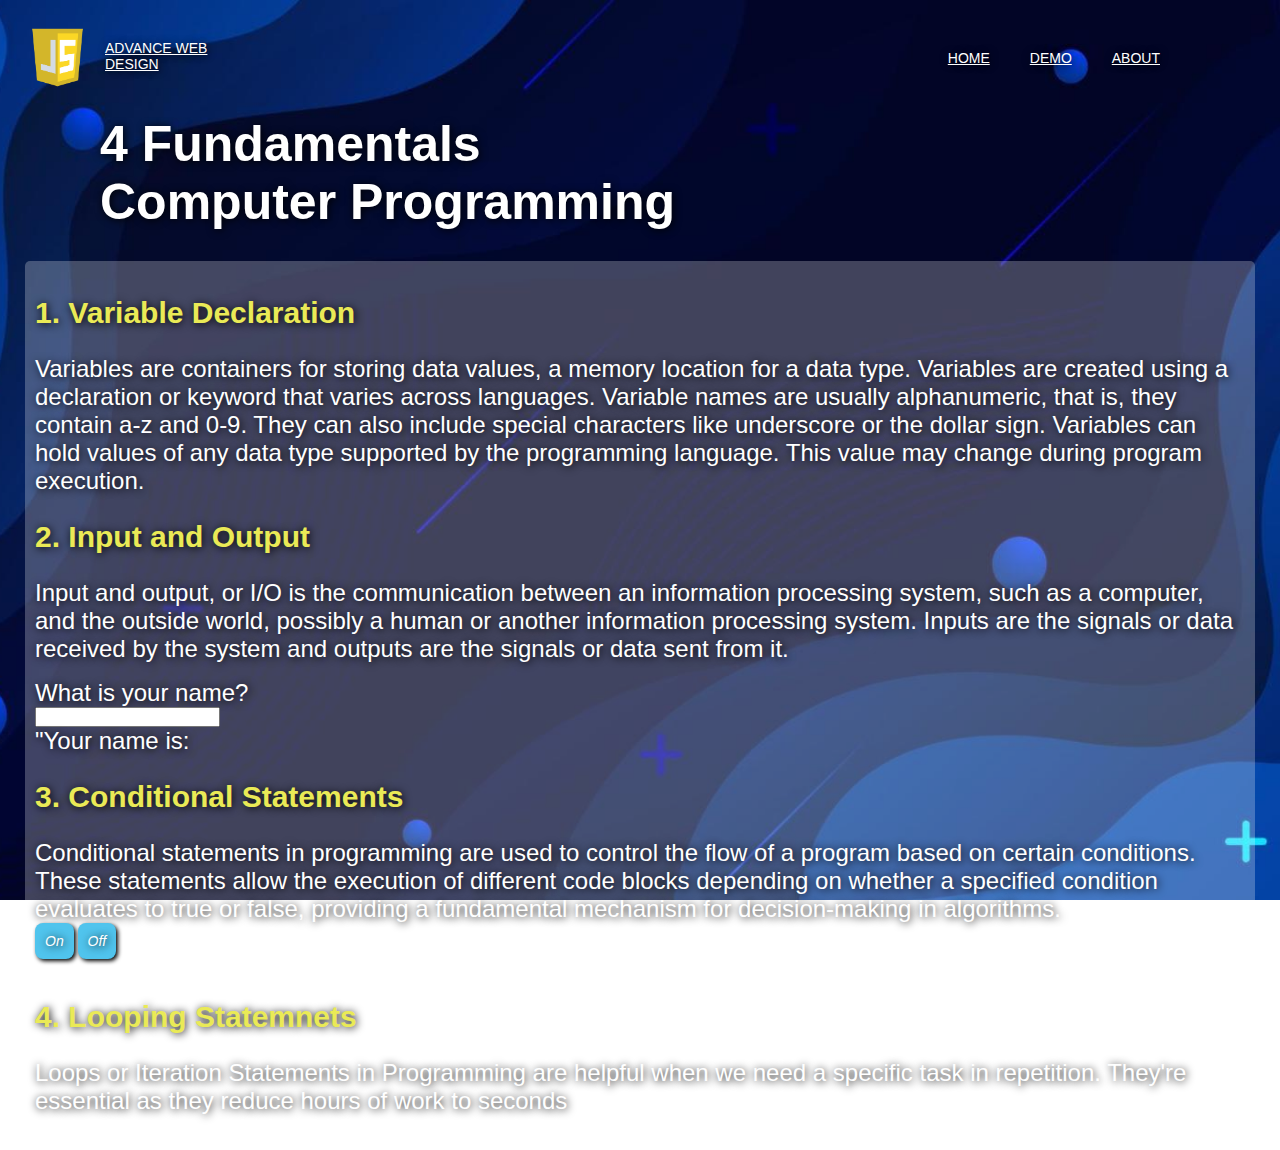
==== pages/page1/index.html @ 233dc285 "4:46 pm" ====
<!DOCTYPE html>
<html lang="en">
<head>
    <meta charset="UTF-8">
    <meta name="viewport" content="width=device-width, initial-scale=1.0">
    <title>4 Fundamentals of Computer Programming</title>
    <link rel="stylesheet" href="/pages/page1/assets/css/style.css">
</head>
<body>
    <nav>
        <div class="logo">
            <img id="logo" src="/assets/img/javascript-logo.png" alt="Javascript Logo">
            <a id="logo-link" href="index.html">ADVANCE WEB DESIGN</a>
        </div>
        <ul>
            <li><a href="/index.html">HOME</a></li>
            <li><a href="/pages/page1/index.html">DEMO</a></li>
            <li><a href="">ABOUT</a></li>
        </ul>
    </nav>

    <header>
        <h1>4 Fundamentals <br> Computer Programming</h1>

    </header>
    <section class="main">
    <h2>1. Variable Declaration</h2>
    <p>Variables are containers for storing data values, a memory location for a data type. Variables are created using a declaration or keyword that varies across languages.

    Variable names are usually alphanumeric, that is, they contain a-z and 0-9. They can also include special characters like underscore or the dollar sign.
        
    Variables can hold values of any data type supported by the programming language. This value may change during program execution.</p>

    <h2>2. Input and Output</h2>
    <p>Input and output, or I/O is the communication between an information processing system, such as a computer, and the outside world, possibly a human or another information processing system. Inputs are the signals or data received by the system and outputs are the signals or data sent from it.</p>
    <br>
    <p>What is your name?</p>
    <input id="name" type="text">

    <p>"Your name is: </p>
    <p id="name"></p>

    <h2>3. Conditional Statements</h2>
    <p>Conditional statements in programming are used to control the flow of a program based on certain conditions. These statements allow the execution of different code blocks depending on whether a specified condition evaluates to true or false, providing a fundamental mechanism for decision-making in algorithms. </p>

    <button type="button" id="on-switch"> On</button>
    <button type="button" onclick="OffSwitch" id="off-switch">Off</button>

    <br>
    <img class="off" src="off.jpg" alt="">


    <h2>4. Looping Statemnets</h2>
    <p>Loops or Iteration Statements in Programming are helpful when we need a specific task in repetition. They're essential as they reduce hours of work to seconds</p>
    </section> 

    <script src="/pages/page1/assets/js/scripts.js"></script>
</body>
</html>
---- pages/page1/assets/css/style.css ----
* {
    margin: 0;
    padding: 0;
    box-sizing: border-box;
    font-family: 'Franklin Gothic Medium', 'Arial Narrow', Arial, sans-serif;
    text-shadow: 1px 1px 8px #000000;
    font-size: 14px;
    color: white;
}

body {
    background-image: url(/assets/img/background-image.jpg);
    background-repeat: no-repeat;
    background-attachment: fixed;
    background-size: cover;
    background-position: center;
    justify-content: space-around;
}

nav {
    display: flex;
}

.logo {
    display: flex;
    margin: 20px;
}

#logo {
    width: 75px;
}

#logo-link {
    padding-top: 20px;
    padding-left: 10px;

}

ul {
    width: 100%;
    list-style: none;
    top: 0;
    left: 0;
    display: flex;
    align-items: center;
    justify-content: right;
    padding: 25px 100px;
}

li {
    margin: 20px;
}

header {
    margin-right: 100px;
    margin-left: 100px;
}

.main {
    margin: 25px;
    background-color: rgba(255, 255, 255, .25);
    padding: 10px;


    border-radius: 5px;
}

p {
    font-family: 'Lucida Sans', 'Lucida Sans Regular', 'Lucida Grande', 'Lucida Sans Unicode', Geneva, Verdana, sans-serif;
    font-size: 24px;
}

h1 {
    font-size: 50px;
    margin-bottom: 30px;
}


h2 {
    color: rgb(234, 234, 86);
    font-size: 30px;
    margin:25px;
    margin-left: 0;
}
button {
    padding: 10px;
    font-style: italic;
    background-color: #50C4ED;
    color: white;
    border-radius:  8px;
    border-style: none;
    box-shadow: 2px 2px 4px black;
}
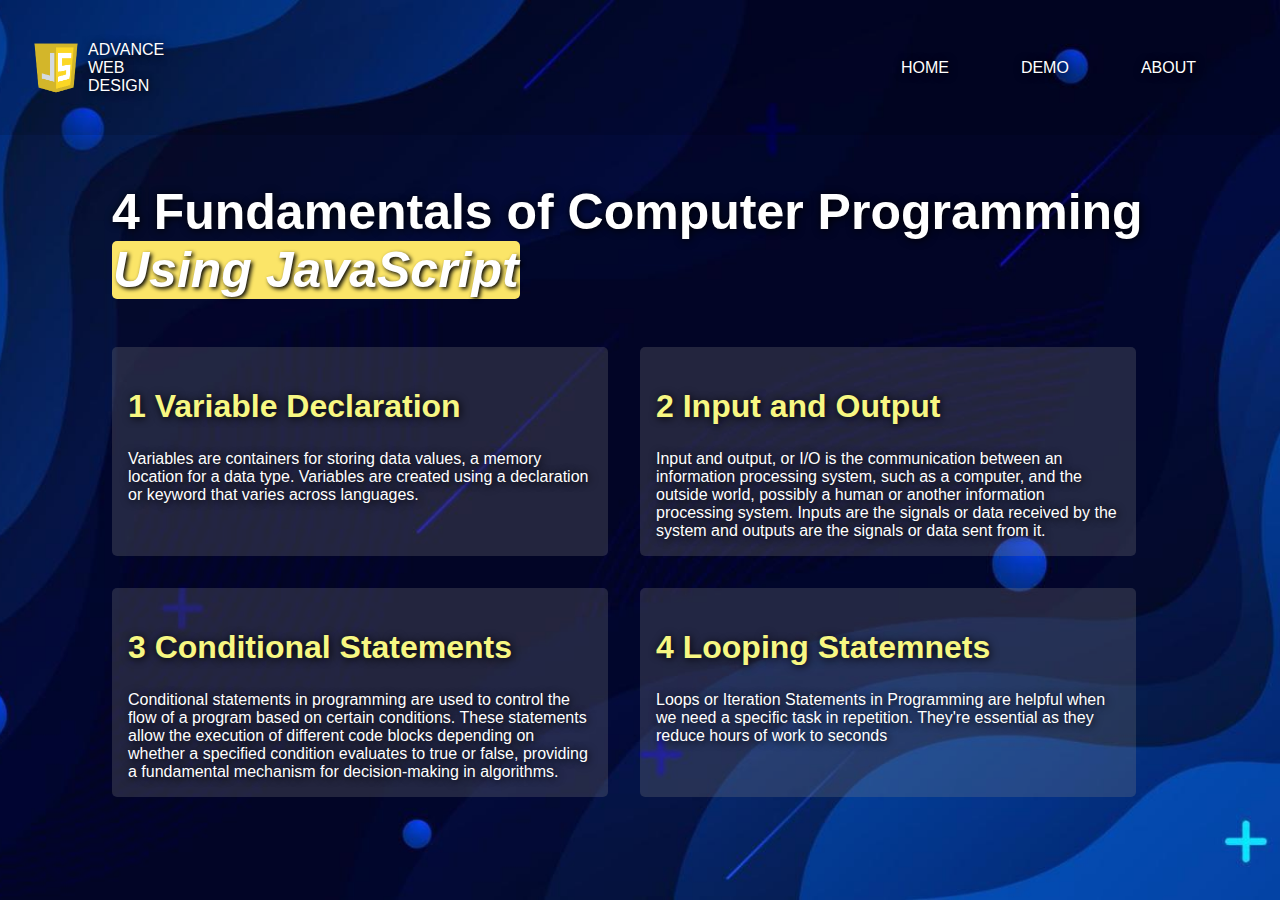
==== commit 10348b01: "6:54" ====
--- a/pages/page1/index.html
+++ b/pages/page1/index.html
@@ -3,14 +3,21 @@
 <head>
     <meta charset="UTF-8">
     <meta name="viewport" content="width=device-width, initial-scale=1.0">
-    <title>4 Fundamentals of Computer Programming</title>
+
+    <title>4 Fundamentals of Computer Programming Using JavaScript Demo</title>
+
+    <link rel="sicon" type="image/x-icon" href="assets/img/javascript-logo.ico">
     <link rel="stylesheet" href="/pages/page1/assets/css/style.css">
 </head>
 <body>
     <nav>
-        <div class="logo">
-            <img id="logo" src="/assets/img/javascript-logo.png" alt="Javascript Logo">
-            <a id="logo-link" href="index.html">ADVANCE WEB DESIGN</a>
+        <div>
+            <a href="/index.html">
+                <div class="logo-title">
+                    <img id="logo" src="/assets/img/javascript-logo.png" alt="Javascript Logo">
+                    <p>ADVANCE WEB DESIGN</p>
+                </div>
+            </a>
         </div>
         <ul>
             <li><a href="/index.html">HOME</a></li>
@@ -20,38 +27,33 @@
     </nav>
 
     <header>
-        <h1>4 Fundamentals <br> Computer Programming</h1>
+        <h1>4 Fundamentals of Computer Programming <br><span>Using JavaScript</span></h1>
+    </header>
 
-    </header>
     <section class="main">
-    <h2>1. Variable Declaration</h2>
-    <p>Variables are containers for storing data values, a memory location for a data type. Variables are created using a declaration or keyword that varies across languages.
+        <div class="one-and-two">
+        <div class="container">
+            <h2>1 Variable Declaration</h2>
+            <p>Variables are containers for storing data values, a memory location for a data type. Variables are created using a declaration or keyword that varies across languages.
+        </div>
+        <div class="container">
+            <h2>2 Input and Output</h2>
+            <p>Input and output, or I/O is the communication between an information processing system, such as a computer, and the outside world, possibly a human or another information processing system. Inputs are the signals or data received by the system and outputs are the signals or data sent from it.</p>
 
-    Variable names are usually alphanumeric, that is, they contain a-z and 0-9. They can also include special characters like underscore or the dollar sign.
-        
-    Variables can hold values of any data type supported by the programming language. This value may change during program execution.</p>
+        </div>
+        </div>
 
-    <h2>2. Input and Output</h2>
-    <p>Input and output, or I/O is the communication between an information processing system, such as a computer, and the outside world, possibly a human or another information processing system. Inputs are the signals or data received by the system and outputs are the signals or data sent from it.</p>
-    <br>
-    <p>What is your name?</p>
-    <input id="name" type="text">
+        <div class="three-and-four">
+        <div class="container">
+            <h2>3 Conditional Statements</h2>
+            <p>Conditional statements in programming are used to control the flow of a program based on certain conditions. These statements allow the execution of different code blocks depending on whether a specified condition evaluates to true or false, providing a fundamental mechanism for decision-making in algorithms. </p>
+        </div>
 
-    <p>"Your name is: </p>
-    <p id="name"></p>
-
-    <h2>3. Conditional Statements</h2>
-    <p>Conditional statements in programming are used to control the flow of a program based on certain conditions. These statements allow the execution of different code blocks depending on whether a specified condition evaluates to true or false, providing a fundamental mechanism for decision-making in algorithms. </p>
-
-    <button type="button" id="on-switch"> On</button>
-    <button type="button" onclick="OffSwitch" id="off-switch">Off</button>
-
-    <br>
-    <img class="off" src="off.jpg" alt="">
-
-
-    <h2>4. Looping Statemnets</h2>
-    <p>Loops or Iteration Statements in Programming are helpful when we need a specific task in repetition. They're essential as they reduce hours of work to seconds</p>
+        <div class="container">
+            <h2>4 Looping Statemnets</h2>
+            <p>Loops or Iteration Statements in Programming are helpful when we need a specific task in repetition. They're essential as they reduce hours of work to seconds</p>
+        </div>
+      </div>
     </section> 
 
     <script src="/pages/page1/assets/js/scripts.js"></script>
--- a/pages/page1/assets/css/style.css
+++ b/pages/page1/assets/css/style.css
@@ -4,7 +4,7 @@
     box-sizing: border-box;
     font-family: 'Franklin Gothic Medium', 'Arial Narrow', Arial, sans-serif;
     text-shadow: 1px 1px 8px #000000;
-    font-size: 14px;
+    font-size: 1em;
     color: white;
 }
 
@@ -14,71 +14,102 @@
     background-attachment: fixed;
     background-size: cover;
     background-position: center;
-    justify-content: space-around;
 }
 
 nav {
     display: flex;
+    height: 15vh;
+    background-color: rgba(0, 0, 0, 0.125);
+    align-items: center;
 }
 
-.logo {
+.logo-title {
     display: flex;
-    margin: 20px;
+    margin: 1.5rem;
+    align-items: center;
+    width: 10rem;
 }
 
 #logo {
-    width: 75px;
+    max-width: 100%;
+    height: 5vw;
 }
 
-#logo-link {
-    padding-top: 20px;
-    padding-left: 10px;
+.logo-title:hover, li a:hover {
+    background-color: rgba(173, 221, 255, 0.779);
+    box-shadow: 4px #000000;
+    border-radius: 5px;
+    color: #141414;
+    text-shadow: none;
+}
 
+div p:hover {
+    text-shadow: none;
+    color: #141414;
+}
+
+nav a {
+    text-decoration: none;
 }
 
 ul {
     width: 100%;
     list-style: none;
-    top: 0;
-    left: 0;
     display: flex;
-    align-items: center;
     justify-content: right;
-    padding: 25px 100px;
+    margin-right: 3rem;
 }
 
 li {
     margin: 20px;
 }
 
-header {
-    margin-right: 100px;
-    margin-left: 100px;
+li a {
+    padding: 1rem;
 }
 
-.main {
-    margin: 25px;
-    background-color: rgba(255, 255, 255, .25);
-    padding: 10px;
 
-
-    border-radius: 5px;
+header {
+    margin: 3rem 7rem 3rem 7rem;
+    justify-content: center;
+    align-items: center;
+    
 }
-
-p {
-    font-family: 'Lucida Sans', 'Lucida Sans Regular', 'Lucida Grande', 'Lucida Sans Unicode', Geneva, Verdana, sans-serif;
-    font-size: 24px;
-}
-
 h1 {
     font-size: 50px;
     margin-bottom: 30px;
 }
 
+span {
+    background-color: #fbe568;
+    color: #ffffff;
+    font-style: italic;
+    border-radius: 5px;
+    padding: 1px;
+    text-shadow:2px 2px 4px #000000;
+}
+
+.main {
+    margin: 3rem 7rem 3rem 7rem;
+}
+
+.one-and-two, .three-and-four {
+    display: flex;
+    margin-bottom: 2rem;
+
+}
+
+.container {
+    background-color: rgba(136, 136, 136, 0.25);
+    border-radius: 5px;
+    width: 50%;
+    margin-right: 2rem;
+    padding: 1rem
+}
 
 h2 {
-    color: rgb(234, 234, 86);
-    font-size: 30px;
+    color: rgb(247, 247, 130);
+    font-size: 2em;
     margin:25px;
     margin-left: 0;
 }
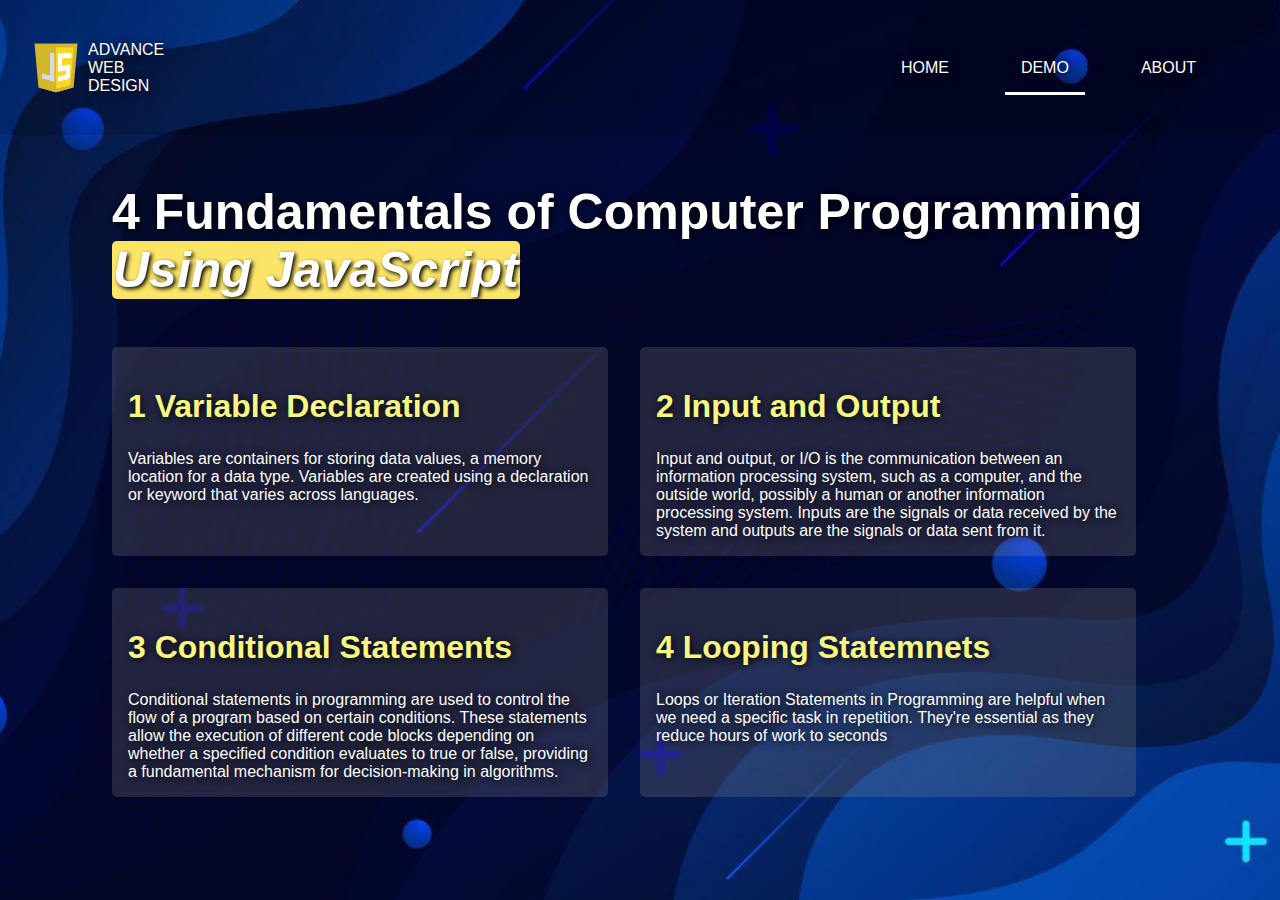
==== commit abf114c6: "10:29 pm" ====
--- a/pages/page1/index.html
+++ b/pages/page1/index.html
@@ -6,22 +6,22 @@
 
     <title>4 Fundamentals of Computer Programming Using JavaScript Demo</title>
 
-    <link rel="sicon" type="image/x-icon" href="assets/img/javascript-logo.ico">
-    <link rel="stylesheet" href="/pages/page1/assets/css/style.css">
+    <link rel="sicon" type="image/x-icon" href="../../assets/img/javascript-logo.ico">
+    <link rel="stylesheet" href="../page1/assets/css/style.css">
 </head>
 <body>
     <nav>
         <div>
-            <a href="/index.html">
+            <a href="../../index.html">
                 <div class="logo-title">
-                    <img id="logo" src="/assets/img/javascript-logo.png" alt="Javascript Logo">
+                    <img id="logo" src="../../assets/img/javascript-logo.png" alt="Javascript Logo">
                     <p>ADVANCE WEB DESIGN</p>
                 </div>
             </a>
         </div>
         <ul>
-            <li><a href="/index.html">HOME</a></li>
-            <li><a href="/pages/page1/index.html">DEMO</a></li>
+            <li><a href="../../index.html">HOME</a></li>
+            <li><a id="demo" href="../page1/index.html">DEMO</a></li>
             <li><a href="">ABOUT</a></li>
         </ul>
     </nav>
@@ -56,6 +56,6 @@
       </div>
     </section> 
 
-    <script src="/pages/page1/assets/js/scripts.js"></script>
+    <script src="../pages/page1/assets/js/scripts.js"></script>
 </body>
 </html>--- a/pages/page1/assets/css/style.css
+++ b/pages/page1/assets/css/style.css
@@ -9,7 +9,7 @@
 }
 
 body {
-    background-image: url(/assets/img/background-image.jpg);
+    background-image: url(../../../../assets/img/background-image.jpg);
     background-repeat: no-repeat;
     background-attachment: fixed;
     background-size: cover;
@@ -68,12 +68,14 @@
     padding: 1rem;
 }
 
+#demo {
+    border-bottom: solid 3px white;
+}
 
 header {
     margin: 3rem 7rem 3rem 7rem;
     justify-content: center;
     align-items: center;
-    
 }
 h1 {
     font-size: 50px;
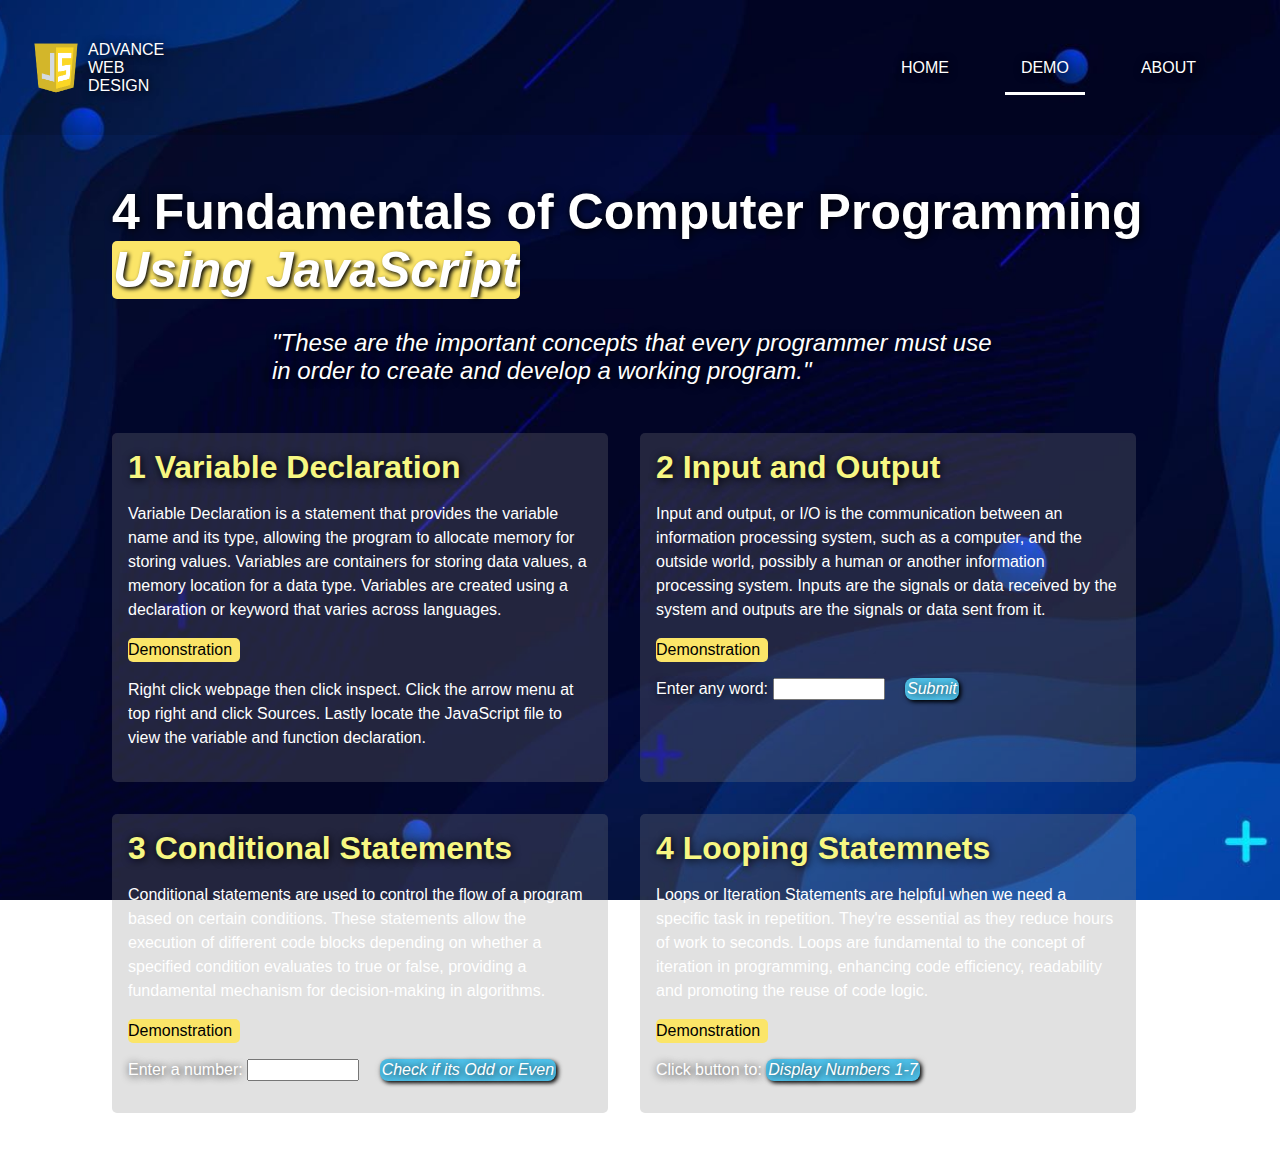
==== commit 44f2ce7f: "11:07 pm" ====
--- a/pages/page1/index.html
+++ b/pages/page1/index.html
@@ -28,17 +28,27 @@
 
     <header>
         <h1>4 Fundamentals of Computer Programming <br><span>Using JavaScript</span></h1>
+        <p>"These are the important concepts that every programmer must use <br> in order to create and develop a working program."</p>
     </header>
 
     <section class="main">
         <div class="one-and-two">
         <div class="container">
             <h2>1 Variable Declaration</h2>
-            <p>Variables are containers for storing data values, a memory location for a data type. Variables are created using a declaration or keyword that varies across languages.
+            <p>Variable Declaration is a statement that provides the variable name and its type, allowing the program to allocate memory for storing values. Variables are containers for storing data values, a memory location for a data type. Variables are created using a declaration or keyword that varies across languages.
+
+            <p class="demonstration">Demonstration</p>
+            <p>Right click webpage then click inspect. Click the arrow menu at top right and click Sources. Lastly locate the JavaScript file to view the variable and function declaration.</p>
         </div>
         <div class="container">
             <h2>2 Input and Output</h2>
             <p>Input and output, or I/O is the communication between an information processing system, such as a computer, and the outside world, possibly a human or another information processing system. Inputs are the signals or data received by the system and outputs are the signals or data sent from it.</p>
+
+            <p class="demonstration">Demonstration</p>
+            <label for="userInput">Enter any word: </label>
+            <input type="text" id="userInput">
+            <button onclick="showInput()">Submit</button>
+            <p id = "output"></p>
 
         </div>
         </div>
@@ -46,16 +56,26 @@
         <div class="three-and-four">
         <div class="container">
             <h2>3 Conditional Statements</h2>
-            <p>Conditional statements in programming are used to control the flow of a program based on certain conditions. These statements allow the execution of different code blocks depending on whether a specified condition evaluates to true or false, providing a fundamental mechanism for decision-making in algorithms. </p>
+            <p>Conditional statements are used to control the flow of a program based on certain conditions. These statements allow the execution of different code blocks depending on whether a specified condition evaluates to true or false, providing a fundamental mechanism for decision-making in algorithms. </p>
+            <p class="demonstration">Demonstration</p>
+            <label for = "numberInput">Enter a number: </label>
+        <input type = "number" id="numberInput">
+        <button onclick="checkOddEven()">Check if its Odd or Even</button>
+        <p id ="conditionalOutput"></p>
         </div>
 
         <div class="container">
             <h2>4 Looping Statemnets</h2>
-            <p>Loops or Iteration Statements in Programming are helpful when we need a specific task in repetition. They're essential as they reduce hours of work to seconds</p>
+            <p>Loops or Iteration Statements are helpful when we need a specific task in repetition. They're essential as they reduce hours of work to seconds. Loops are fundamental to the concept of iteration in programming, enhancing code efficiency, readability and promoting the reuse of code logic.</p>
+
+            <p class="demonstration">Demonstration</p>
+            <label for="userInput">Click button to: </label>
+        <button onclick="displayNumbers()">Display Numbers 1-7</button>
+        <ul id="loopOutput"></ul>
         </div>
       </div>
     </section> 
 
-    <script src="../pages/page1/assets/js/scripts.js"></script>
+    <script src="../page1/assets/js/scripts.js"></script>
 </body>
 </html>--- a/pages/page1/assets/css/style.css
+++ b/pages/page1/assets/css/style.css
@@ -43,11 +43,6 @@
     text-shadow: none;
 }
 
-div p:hover {
-    text-shadow: none;
-    color: #141414;
-}
-
 nav a {
     text-decoration: none;
 }
@@ -75,7 +70,6 @@
 header {
     margin: 3rem 7rem 3rem 7rem;
     justify-content: center;
-    align-items: center;
 }
 h1 {
     font-size: 50px;
@@ -106,21 +100,58 @@
     border-radius: 5px;
     width: 50%;
     margin-right: 2rem;
-    padding: 1rem
+    padding: 1rem;
+    justify-content: center;
+    align-items: center;
 }
 
 h2 {
     color: rgb(247, 247, 130);
     font-size: 2em;
-    margin:25px;
-    margin-left: 0;
+    margin-bottom: 1rem;
 }
+
+.container p {
+    margin-bottom: 1rem;
+    font-family:'Gill Sans', 'Gill Sans MT', Calibri, 'Trebuchet MS', sans-serif;
+    line-height: 1.5em;
+    text-shadow: none;
+
+}
+
+.demonstration {
+    background-color: #fbe568;
+    color: #000000;
+    text-shadow: 1px 1px 1px black;
+    border-radius: 5px;
+    width: 7rem;
+
+}
+
 button {
-    padding: 10px;
+    padding: 2px;
     font-style: italic;
     background-color: #50C4ED;
     color: white;
     border-radius:  8px;
     border-style: none;
     box-shadow: 2px 2px 4px black;
+}
+
+input {
+    color: #000000;
+    text-shadow: none;
+    width: 7rem;
+    margin-right: 1rem;
+}
+
+#loopOutput {
+    justify-content: left;
+}
+
+header p {
+    margin-bottom: 1px;
+    font-style: italic;
+    font-size: 1.5em;
+    margin-left: 10rem;
 }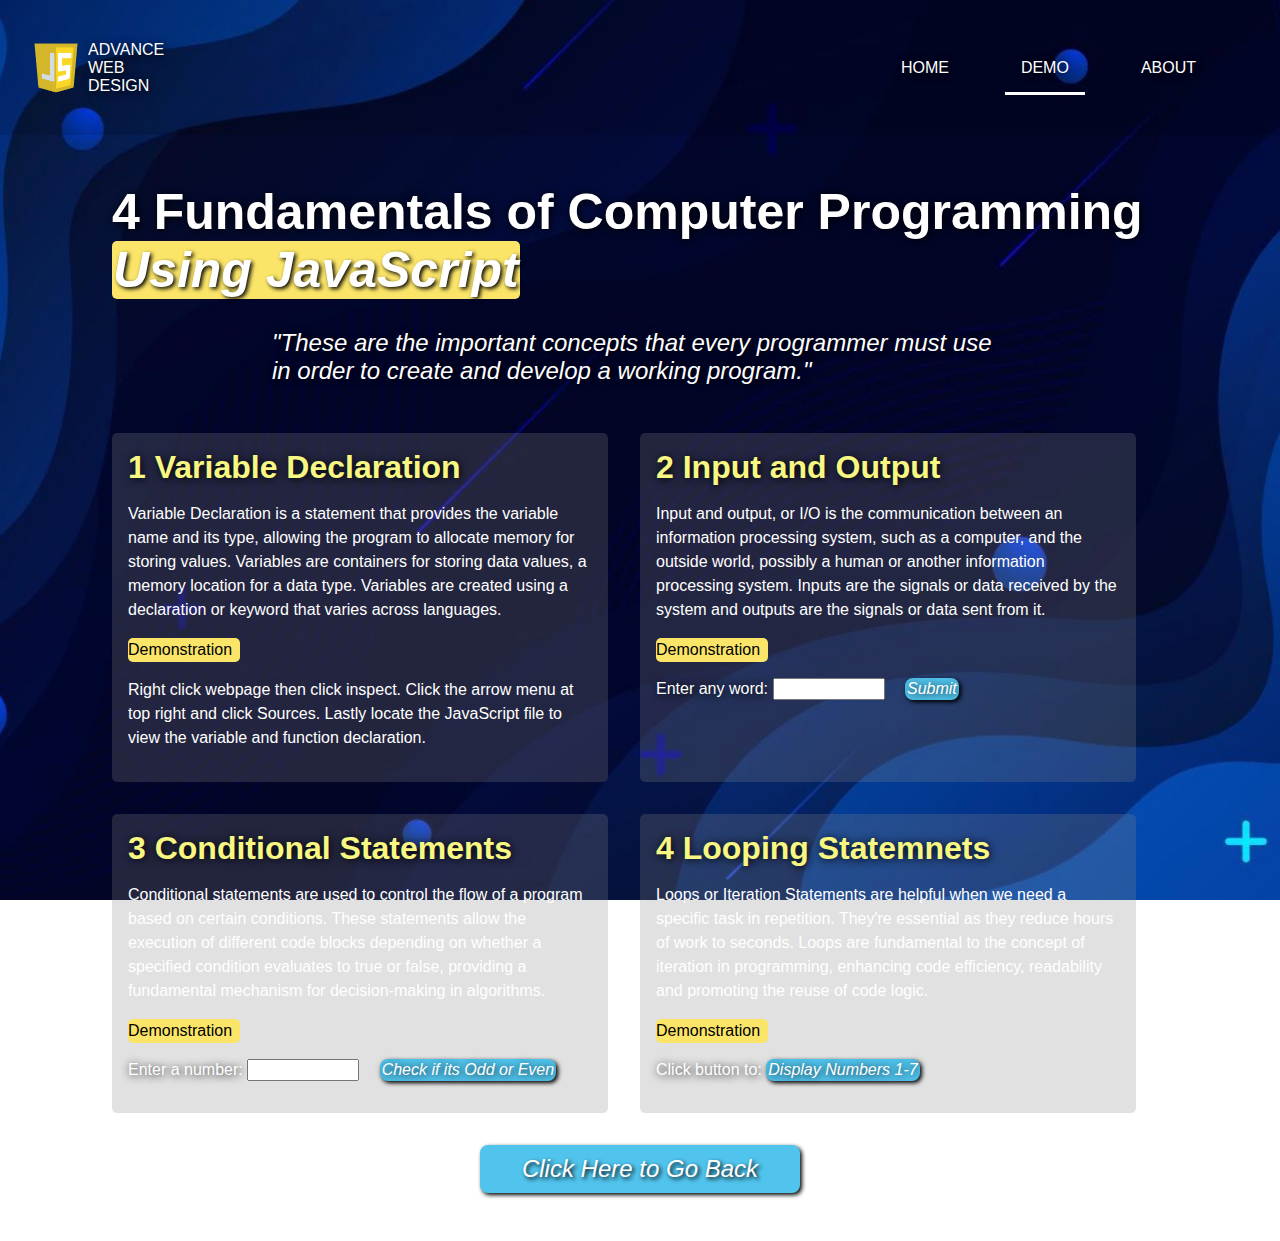
==== commit 0a45471a: "11:15 pm" ====
--- a/pages/page1/index.html
+++ b/pages/page1/index.html
@@ -74,6 +74,9 @@
         <ul id="loopOutput"></ul>
         </div>
       </div>
+      <div >
+        <button id="back" inputmode="button"><a href="../../index.html">Click Here to Go Back</a></button>
+      </div>
     </section> 
 
     <script src="../page1/assets/js/scripts.js"></script>
--- a/pages/page1/assets/css/style.css
+++ b/pages/page1/assets/css/style.css
@@ -127,6 +127,15 @@
     width: 7rem;
 
 }
+#back {
+    display: block;
+    margin: auto;
+    justify-content: center;
+    align-items: center;
+    width: 20rem;
+    height: 3rem;
+    font-size: 1.5em;
+}
 
 button {
     padding: 2px;
@@ -136,6 +145,17 @@
     border-radius:  8px;
     border-style: none;
     box-shadow: 2px 2px 4px black;
+}
+
+button a {
+    text-decoration: none;
+    text-shadow:2px 2px 4px #000000;
+}
+
+button:hover, button a:hover {
+    background-color: rgb(198, 242, 255);
+    color: rgb(54, 53, 53);
+    text-shadow: none;
 }
 
 input {
@@ -154,4 +174,5 @@
     font-style: italic;
     font-size: 1.5em;
     margin-left: 10rem;
-}+}
+
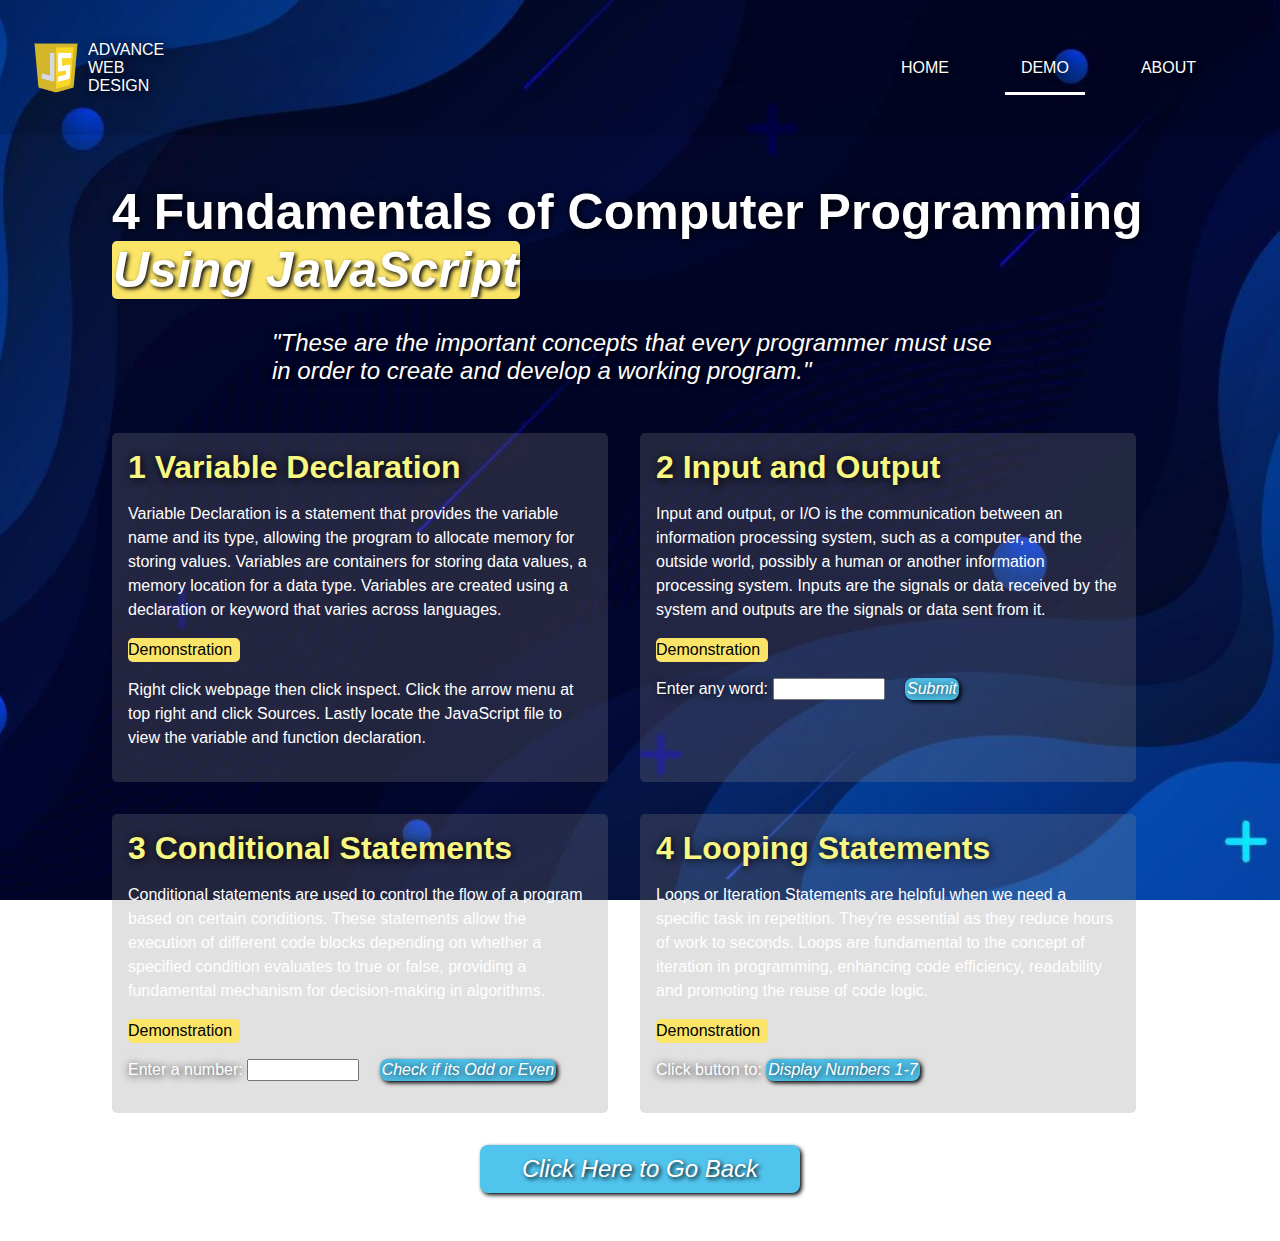
==== commit 3791dcf5: "11:17 pm" ====
--- a/pages/page1/index.html
+++ b/pages/page1/index.html
@@ -65,7 +65,7 @@
         </div>
 
         <div class="container">
-            <h2>4 Looping Statemnets</h2>
+            <h2>4 Looping Statements</h2>
             <p>Loops or Iteration Statements are helpful when we need a specific task in repetition. They're essential as they reduce hours of work to seconds. Loops are fundamental to the concept of iteration in programming, enhancing code efficiency, readability and promoting the reuse of code logic.</p>
 
             <p class="demonstration">Demonstration</p>
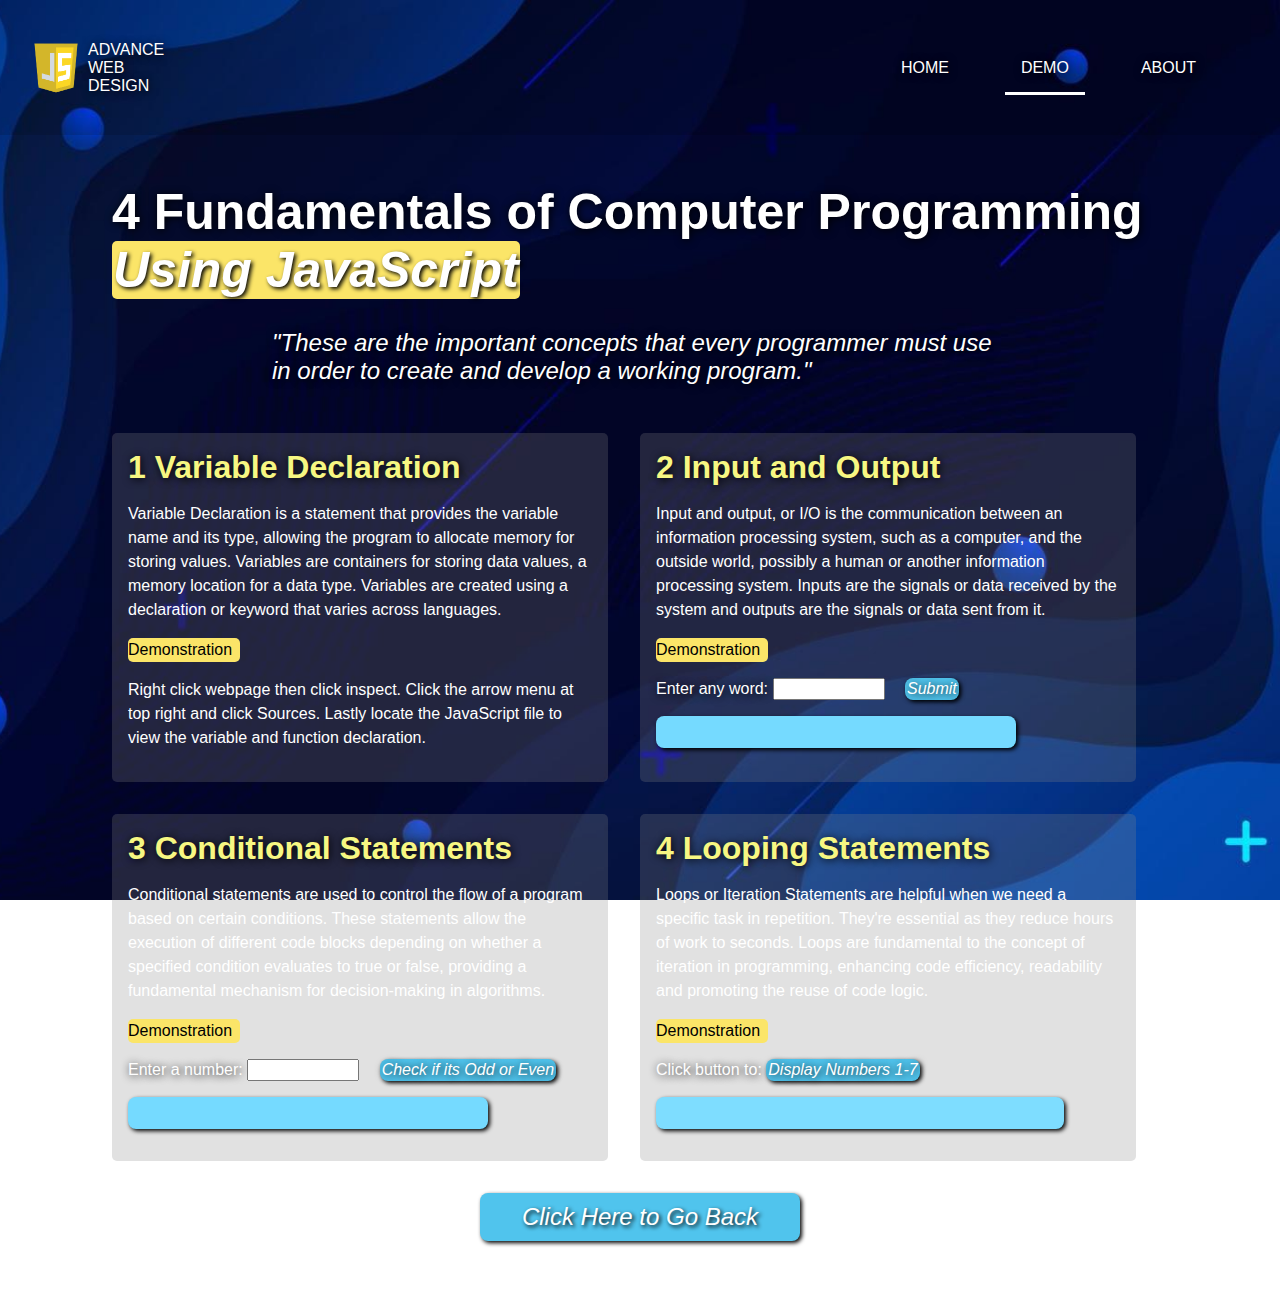
==== commit 9412ec2b: "12:10 am" ====
--- a/pages/page1/index.html
+++ b/pages/page1/index.html
@@ -48,7 +48,7 @@
             <label for="userInput">Enter any word: </label>
             <input type="text" id="userInput">
             <button onclick="showInput()">Submit</button>
-            <p id = "output"></p>
+            <p id = "output" class="output"></p>
 
         </div>
         </div>
@@ -71,7 +71,7 @@
             <p class="demonstration">Demonstration</p>
             <label for="userInput">Click button to: </label>
         <button onclick="displayNumbers()">Display Numbers 1-7</button>
-        <ul id="loopOutput"></ul>
+        <ul id="loopOutput" class="output"></ul>
         </div>
       </div>
       <div >
--- a/pages/page1/assets/css/style.css
+++ b/pages/page1/assets/css/style.css
@@ -111,11 +111,13 @@
     margin-bottom: 1rem;
 }
 
+
 .container p {
     margin-bottom: 1rem;
     font-family:'Gill Sans', 'Gill Sans MT', Calibri, 'Trebuchet MS', sans-serif;
     line-height: 1.5em;
     text-shadow: none;
+    margin-top: 1rem;
 
 }
 
@@ -176,3 +178,42 @@
     margin-left: 10rem;
 }
 
+#conditionalOutput, #output {
+    font-style: italic;
+    font-family: 'Franklin Gothic Medium', 'Arial Narrow', Arial, sans-serif;
+    background-color: #75daff;
+    color: white;
+    border-radius:  8px;
+    border-style: none;
+    box-shadow: 2px 2px 4px black;
+    text-decoration: none;
+    text-shadow:2px 2px 4px #000000;
+    width: 15em;
+    font-size: 1em;
+    padding-left: 1em;
+    font-size: 1.5em;
+    height: 2rem;
+    align-items: center;
+    justify-content: center;
+}
+
+.output {
+    font-style: italic;
+    font-family: 'Franklin Gothic Medium', 'Arial Narrow', Arial, sans-serif;
+    background-color: #7eddff;
+    color: white;
+    border-radius:  8px;
+    border-style: none;
+    box-shadow: 2px 2px 4px black;
+    text-decoration: none;
+    text-shadow:2px 2px 4px #000000 ;
+    width: 17em;
+    font-size: 1em;
+    padding-left: 1em;
+    font-size: 1.5em;
+    margin-top: 1rem;
+    height: 2rem;
+    align-items: center;
+    justify-items: center;
+}
+
